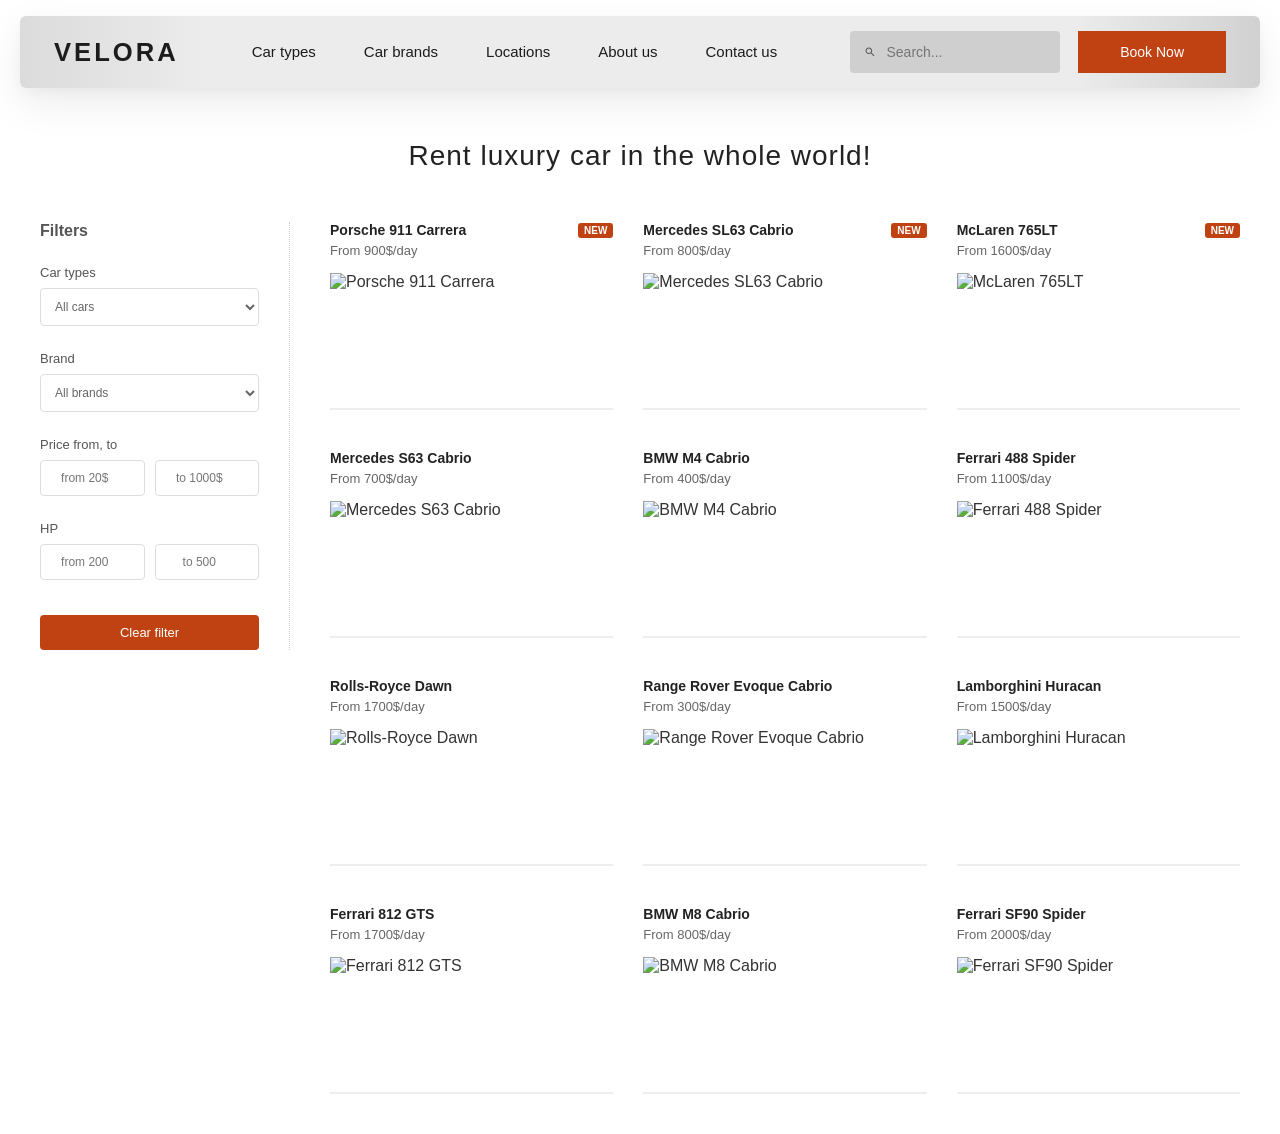
==== AllCars/allcars.html @ 118a6d71 "Initial RENTCAR project" ====
<!DOCTYPE html>
<html lang="en">
<head>
    <meta charset="UTF-8">
    <meta name="viewport" content="width=device-width, initial-scale=1.0">
    <title>All Cars</title>
    <link rel="stylesheet" href="allcars.css">
    <link rel="icon" type="image/png" sizes="32x32" href="../LOGO/favicon_io/favicon-32x32.png">
    <script src="allcars.js" defer></script>
</head>
<body>
    <nav class="sticky-nav">
        <a href="../index.html" class="sticky-logo">Velora</a>
        <ul class="sticky-links">
            <li><a href="#">Car types</a></li>
            <li><a href="#">Car brands</a></li>
            <li><a href="#">Locations</a></li>
            <li><a href="../About/about.html">About us</a></li>
            <li><a href="../Contact/contact.html">Contact us</a></li>
        </ul>
        
        <div class="sticky-actions">
            <div class="sticky-search">
                <svg class="sticky-search-icon" viewBox="0 0 24 24"><path d="M15.5 14h-.79l-.28-.27C15.41 12.59 16 11.11 16 9.5 16 5.91 13.09 3 9.5 3S3 5.91 3 9.5 5.91 16 9.5 16c1.61 0 3.09-.59 4.23-1.57l.27.28v.79l5 4.99L20.49 19l-4.99-5zm-6 0C7.01 14 5 11.99 5 9.5S7.01 5 9.5 5 14 7.01 14 9.5 11.99 14 9.5 14z"/></svg>
                <input type="text" placeholder="Search...">
            </div>
            <button class="sticky-btn">Book Now</button>
        </div>
    </nav>

    <header>
        <h1>Rent luxury car in the whole world!</h1>
    </header>

    <main class="container">
        <aside class="sidebar">
            <h2>Filters</h2>
            
            <div class="filter-group">
                <label>Car types</label>
                <select class="select-wrapper" id="car-type">
                    <option value="all">All cars</option>
                    <option value="cabrio">Cabrio</option>
                    <option value="coupe">Coupe</option>
                </select>
            </div>

            <div class="filter-group">
                <label>Brand</label>
                <select class="select-wrapper" id="car-brand">
                    <option value="all">All brands</option>
                    <option value="porsche">Porsche</option>
                    <option value="mercedes">Mercedes</option>
                    <option value="bmw">BMW</option>
                    <option value="ferrari">Ferrari</option>
                </select>
            </div>

            <div class="filter-group">
                <label>Price from, to</label>
                <div class="input-group">
                    <input type="number" placeholder="from 20$" id="price-from">
                    <input type="number" placeholder="to 1000$" id="price-to">
                </div>
            </div>

            <div class="filter-group">
                <label>HP</label>
                <div class="input-group">
                    <input type="number" placeholder="from 200" id="hp-from">
                    <input type="number" placeholder="to 500" id="hp-to">
                </div>
            </div>

            <button class="clear-btn" onclick="clearFilters()">Clear filter</button>
        </aside>

        <section class="car-grid" id="car-grid">
            </section>
    </main>
</body>
</html>
---- AllCars/allcars.css ----
* {
    margin: 0;
    padding: 0;
    box-sizing: border-box;
    font-family: 'Segoe UI', Tahoma, Geneva, Verdana, sans-serif;
}

body {
    background-color: #ffffff;
    color: #333;
    padding: 40px;
}

/* Наслов */
header {
    text-align: center;
    margin-bottom: 50px;
}

.sticky-nav {
    position: fixed;
    top: 16px;
    left: 50%;
    transform: translateX(-50%);
    width: calc(100% - 40px);
    max-width: 1370px;
    height: 72px;
    padding: 0 34px;
    display: flex;
    align-items: center;
    justify-content: space-between;
    background: linear-gradient(90deg, #dbdbdb 0%, #ececec 15%, #ececec 85%, #d1d1d1 100%);
    border-radius: 6px;
    z-index: 999999;
    opacity: 1;
    box-shadow: 0 15px 40px rgba(0,0,0,0.08), 0 5px 15px rgba(0,0,0,0.04);
    backdrop-filter: blur(10px);
}

.sticky-nav.active {
    top: 16px;
    opacity: 1;
}

.sticky-links {
    display: flex;
    align-items: center;
    gap: 48px;
    list-style: none;
}

.sticky-links a {
    text-decoration: none;
    color: #1c1c1c;
    font-size: 15px;
    position: relative;
    transition: color 0.3s ease;
}

.sticky-links a:hover {
    color: #c04212;
}

.sticky-links a::after {
    content: "";
    position: absolute;
    left: 0;
    bottom: -8px;
    width: 100%;
    height: 2px;
    background: #c04212;
    transform: scaleX(0);
    transform-origin: right;
    transition: transform 0.35s ease;
}

.sticky-links a:hover::after {
    transform: scaleX(1);
    transform-origin: left;
}

.sticky-actions {
    display: flex;
    align-items: center;
    gap: 18px;
}

.sticky-search {
    width: 210px;
    height: 42px;
    background: #cfcfcf;
    display: flex;
    align-items: center;
    padding: 0 14px;
    border-radius: 4px;
}

.sticky-search-icon {
    width: 14px;
    height: 14px;
    fill: #555;
    margin-right: 10px;
}

.sticky-search input {
    width: 100%;
    border: none;
    outline: none;
    background: transparent;
    color: #222;
    font-size: 14px;
}

.sticky-btn {
    height: 42px;
    padding: 0 42px;
    border: none;
    background: #c04212;
    color: #fff;
    font-size: 14px;
    cursor: pointer;
    transition: background 0.3s ease, transform 0.25s ease, box-shadow 0.3s ease;
}

.sticky-btn:hover {
    background: #a8370d;
    transform: translateY(-2px);
    box-shadow: 0 10px 25px rgba(192,66,18,0.25);
}
.nav-logo, .sticky-logo {
    font-size: 1.6rem;
    font-weight: 800;
    text-transform: uppercase;
    text-decoration: none;
    letter-spacing: 3px;
    font-family: var(--font-serif); 
    transition: color 0.3s ease;
}
.nav-logo {
    color: var(--text-light); 
}

.nav-logo:hover {
    color: var(--primary-color);
}

.sticky-logo {
    color: #1c1c1c; 
}

.sticky-logo:hover {
    color: var(--primary-color);
}
.sticky-links a {
    text-decoration: none;
    color: #1c1c1c;
    font-size: 15px;
    position: relative;
    transition: color 0.3s ease, transform 0.3s ease;
}

.sticky-links a:hover {
    color: #c04212;
    transform: translateY(-2px);
}

h1 {
    font-weight: 400;
    font-size: 28px;
    color: #222;
    letter-spacing: 1px;
    margin-top: 100px;
}

/* Главен контејнер */
.container {
    display: flex;
    max-width: 1400px;
    margin: 0 auto;
    gap: 40px;
}

/* Странично мени (Филтри) */
.sidebar {
    width: 250px;
    flex-shrink: 0;
    padding-right: 30px;
    border-right: 1px dotted #ccc;
    position: sticky;
    top: 20px;
    height: fit-content;
}

.sidebar h2 {
    font-size: 16px;
    font-weight: 600;
    margin-bottom: 25px;
    color: #555;
}

.filter-group {
    margin-bottom: 25px;
}

.filter-group label {
    display: block;
    font-size: 13px;
    margin-bottom: 8px;
    color: #555;
}

.select-wrapper, .input-group input {
    width: 100%;
    padding: 10px;
    border: 1px solid #ddd;
    border-radius: 4px;
    font-size: 12px;
    color: #666;
    outline: none;
    background-color: #fff;
}

.input-group {
    display: flex;
    gap: 10px;
}

.input-group input {
    width: 50%;
    text-align: center;
}

.clear-btn {
    background-color: #c04212;
    color: white;
    border: none;
    padding: 10px 20px;
    border-radius: 4px;
    cursor: pointer;
    font-size: 13px;
    font-weight: 500;
    transition: background-color 0.3s ease;
    width: 100%;
    margin-top: 10px;
}

.clear-btn:hover {
    background-color: #a0350d;
}

/* Мрежа со автомобили */
.car-grid {
    display: grid;
    grid-template-columns: repeat(auto-fill, minmax(280px, 1fr));
    gap: 40px 30px;
    width: 100%;
}

/* Картичка за автомобил */
.car-card {
    display: flex;
    flex-direction: column;
    padding-bottom: 15px;
    border-bottom: 2px solid #eee;
    transition: border-bottom-color 0.3s ease, transform 0.3s ease;
    cursor: pointer;
    background: #fff;
}

.car-card:hover {
    border-bottom-color: #c04212;
    transform: translateY(-5px);
}

.car-header {
    display: flex;
    justify-content: space-between;
    align-items: center;
    margin-bottom: 5px;
}

.car-title {
    font-size: 14px;
    font-weight: 600;
    color: #222;
}

.badge-new {
    background-color: #c04212;
    color: white;
    font-size: 10px;
    padding: 2px 6px;
    border-radius: 3px;
    font-weight: bold;
}

.car-price {
    font-size: 13px;
    color: #666;
    margin-bottom: 15px;
}

.car-image {
    width: 100%;
    height: 120px;
    object-fit: contain;
    margin-top: auto;
}

/* Респонзивност за помали екрани */
@media (max-width: 900px) {
    .container {
        flex-direction: column;
    }
    .sidebar {
        width: 100%;
        border-right: none;
        border-bottom: 1px dotted #ccc;
        padding-right: 0;
        padding-bottom: 30px;
        margin-bottom: 30px;
    }
    .input-group input {
        width: 100%;
    }
}
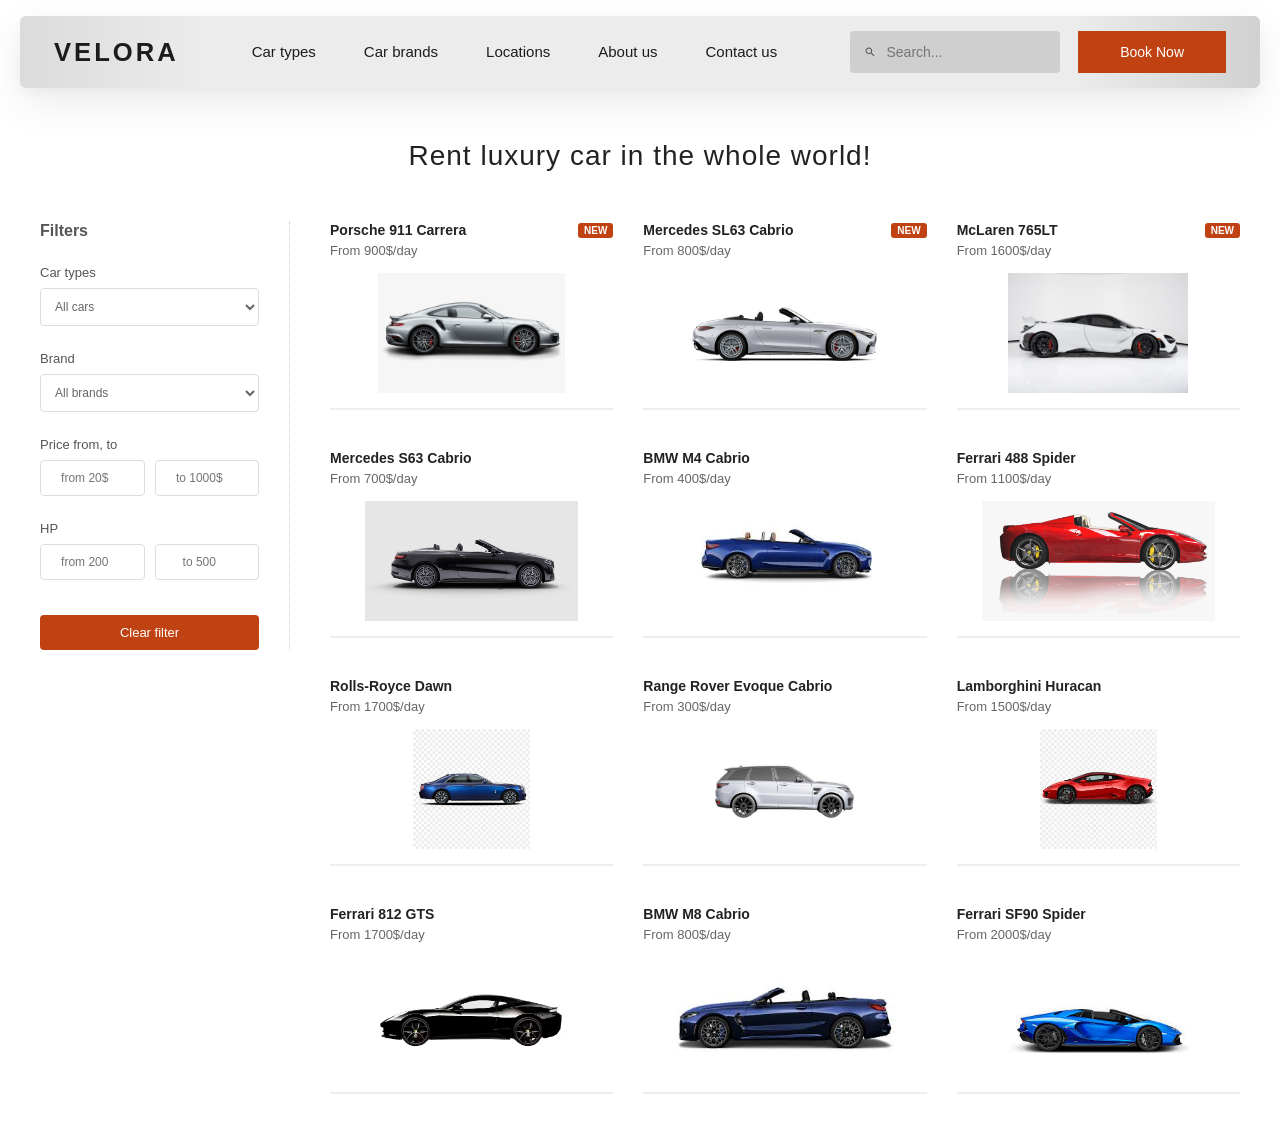
==== commit 7b94b3ce: "update project" ====
--- a/AllCars/allcars.html
+++ b/AllCars/allcars.html
@@ -26,6 +26,13 @@
             </div>
             <button class="sticky-btn">Book Now</button>
         </div>
+
+        <!-- ДОДАДЕНО: Бургер мени -->
+    <div class="hamburger" id="hamburger">
+        <span></span>
+        <span></span>
+        <span></span>
+    </div>
     </nav>
 
     <header>
--- a/AllCars/allcars.css
+++ b/AllCars/allcars.css
@@ -307,12 +307,35 @@
     margin-top: auto;
 }
 
-/* Респонзивност за помали екрани */
+/* =========================================
+   МОБИЛНА И ТАБЛЕТ ВЕРЗИЈА
+   ========================================= */
+
+/* Криење на бургер менито на десктоп */
+.hamburger {
+    display: none;
+    cursor: pointer;
+    flex-direction: column;
+    gap: 6px;
+    z-index: 1000000;
+}
+
+.hamburger span {
+    width: 28px;
+    height: 2px;
+    background-color: #1c1c1c;
+    transition: all 0.4s cubic-bezier(0.77, 0, 0.175, 1);
+    display: block;
+    border-radius: 2px;
+}
+
+/* ПОПРАВКА: Филтрите (да не идат врз сликите при скролање) */
 @media (max-width: 900px) {
     .container {
         flex-direction: column;
     }
     .sidebar {
+        position: relative; /* Го решава проблемот со преклопувањето */
         width: 100%;
         border-right: none;
         border-bottom: 1px dotted #ccc;
@@ -323,4 +346,102 @@
     .input-group input {
         width: 100%;
     }
+}
+
+/* ГЛАВНА МОБИЛНА ЛОГИКА ЗА МЕНИТО */
+@media (max-width: 1024px) {
+    .hamburger {
+        display: flex;
+    }
+
+    .sticky-nav {
+        justify-content: space-between;
+        padding: 0 24px;
+        width: calc(100% - 30px);
+    }
+
+    .sticky-links, .sticky-actions {
+        position: fixed;
+        right: -100%;
+        opacity: 0;
+        transition: right 0.6s cubic-bezier(0.77, 0, 0.175, 1), opacity 0.4s ease;
+    }
+
+    .sticky-links {
+        top: 0;
+        width: 100vw;
+        height: 100vh;
+        background: rgba(245, 245, 245, 0.98);
+        backdrop-filter: blur(15px);
+        flex-direction: column;
+        justify-content: center;
+        align-items: center;
+        gap: 40px;
+        z-index: 999990;
+        margin: 0;
+        padding: 0;
+    }
+
+    .sticky-links a {
+        font-size: 24px;
+        font-weight: 500;
+        letter-spacing: 1px;
+    }
+
+    .sticky-actions {
+        bottom: 15%;
+        width: 100vw;
+        flex-direction: column;
+        justify-content: center;
+        align-items: center;
+        gap: 20px;
+        z-index: 999991;
+    }
+
+    .sticky-search {
+        width: 80%;
+        max-width: 320px;
+        background: #e0e0e0;
+    }
+
+    .sticky-btn {
+        width: 80%;
+        max-width: 320px;
+    }
+
+    /* Активација кога ќе се кликне бургерот */
+    .sticky-nav.menu-open .sticky-links,
+    .sticky-nav.menu-open .sticky-actions {
+        right: 0;
+        opacity: 1;
+    }
+
+    /* Криење на Book Now копчето кога е отворено менито */
+    .sticky-nav.menu-open .sticky-btn {
+        display: none;
+    }
+
+    /* Анимација на Хамбургер иконата во "X" */
+    .sticky-nav.menu-open .hamburger span:nth-child(1) {
+        transform: translateY(8px) rotate(45deg);
+    }
+    
+    .sticky-nav.menu-open .hamburger span:nth-child(2) {
+        opacity: 0;
+    }
+    
+    .sticky-nav.menu-open .hamburger span:nth-child(3) {
+        transform: translateY(-8px) rotate(-45deg);
+    }
+
+    body.no-scroll {
+        overflow: hidden;
+    }
+}
+
+@media (max-width: 1024px) {
+    /* Целосно криење на search барот на мобилен и таблет */
+    .sticky-search {
+        display: none !important;
+    }
 }
